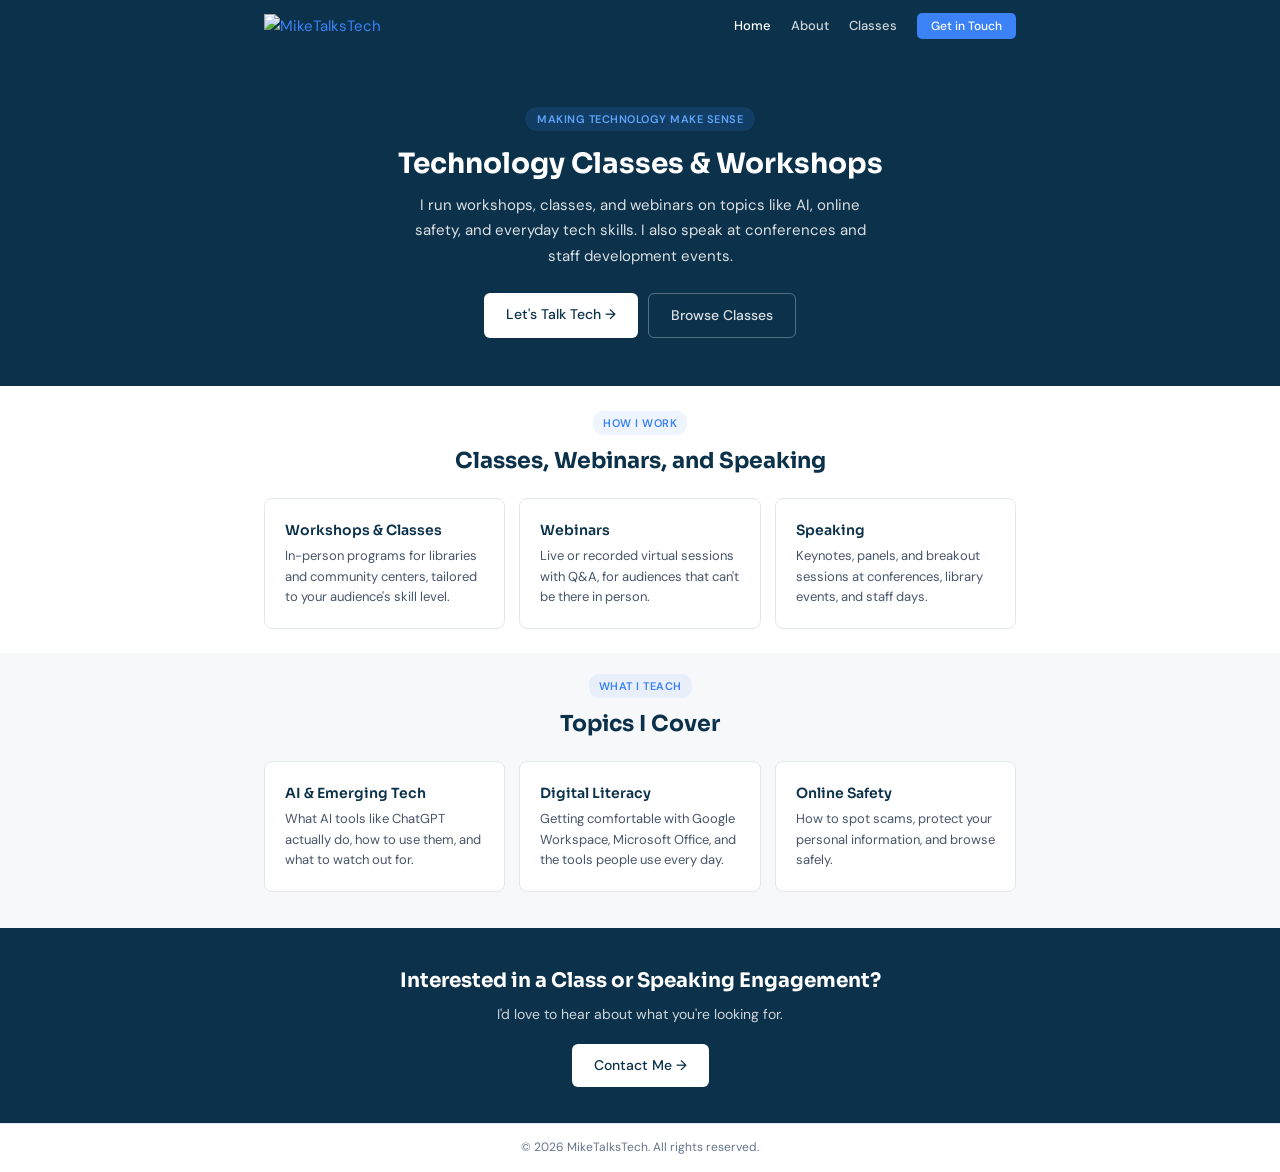
==== index.html @ 7413a848 "Update index.html" ====
<!DOCTYPE html>
<html lang="en">
<head>
  <meta charset="UTF-8">
  <meta name="viewport" content="width=device-width, initial-scale=1.0">
  <title>MikeTalksTech | Technology Workshops, Training & Speaking</title>
  <meta name="description" content="Workshops, classes, and talks that make technology approachable for libraries, businesses, and community organizations.">
  <link rel="stylesheet" href="style.css">
</head>
<body>

  <nav class="dark">
    <div class="nav-bar">
      <a href="/"><img src="images/logo.png" alt="MikeTalksTech"></a>
      <ul class="nav-links">
        <li><a href="/" class="on">Home</a></li>
        <li><a href="/about/">About</a></li>
        <li><a href="/classes/">Classes</a></li>
        <li><a href="/contact/" class="nav-btn">Get in Touch</a></li>
      </ul>
    </div>
  </nav>

  <section class="hero">
    <div class="hero-label">Making Technology Make Sense</div>
    <h1>Technology Classes &amp; Workshops</h1>
    <p>I run workshops, classes, and webinars on topics like AI, online safety, and everyday tech skills. I also speak at conferences and staff development events.</p>
    <div class="btn-row">
      <a href="/contact/" class="btn btn-w">Let's Talk Tech &rarr;</a>
      <a href="/classes/" class="btn btn-ghost">Browse Classes</a>
    </div>
  </section>

  <section class="sec">
    <div class="w">
      <div class="sec-head">
        <div class="sec-label">How I Work</div>
        <h2>Classes, Webinars, and Speaking</h2>
      </div>
      <div class="row3">
        <div class="box">
          <h3>Workshops &amp; Classes</h3>
          <p>In-person programs for libraries and community centers, tailored to your audience's skill level.</p>
        </div>
        <div class="box">
          <h3>Webinars</h3>
          <p>Live or recorded virtual sessions with Q&amp;A, for audiences that can't be there in person.</p>
        </div>
        <div class="box">
          <h3>Speaking</h3>
          <p>Keynotes, panels, and breakout sessions at conferences, library events, and staff days.</p>
        </div>
      </div>
    </div>
  </section>

  <section class="sec sec-alt">
    <div class="w">
      <div class="sec-head">
        <div class="sec-label">What I Teach</div>
        <h2>Topics I Cover</h2>
      </div>
      <div class="row3">
        <div class="box">
          <h3>AI &amp; Emerging Tech</h3>
          <p>What AI tools like ChatGPT actually do, how to use them, and what to watch out for.</p>
        </div>
        <div class="box">
          <h3>Digital Literacy</h3>
          <p>Getting comfortable with Google Workspace, Microsoft Office, and the tools people use every day.</p>
        </div>
        <div class="box">
          <h3>Online Safety</h3>
          <p>How to spot scams, protect your personal information, and browse safely.</p>
        </div>
      </div>
    </div>
  </section>

  <section class="cta">
    <h2>Interested in a Class or Speaking Engagement?</h2>
    <p>I'd love to hear about what you're looking for.</p>
    <a href="/contact/" class="btn btn-w">Contact Me &rarr;</a>
  </section>

  <footer><p>&copy; 2026 MikeTalksTech. All rights reserved.</p></footer>

</body>
</html>
---- style.css ----
@import url('https://fonts.googleapis.com/css2?family=Sora:wght@400;500;600;700&family=DM+Sans:opsz,wght@9..40,400;9..40,500;9..40,600&display=swap');

/* Reset */
*, *::before, *::after { margin: 0; padding: 0; box-sizing: border-box; }

:root {
  --navy: #0C314B;
  --blue: #3B82F6;
  --blue-tint: #eef4ff;
  --surface: #f7f8fa;
  --text: #1e293b;
  --text-mid: #475569;
  --text-light: #64748b;
  --white: #ffffff;
  --border: #e2e8f0;
}

body {
  font-family: 'DM Sans', sans-serif;
  font-size: 15px;
  color: var(--text);
  background: var(--white);
  line-height: 1.65;
}

h1, h2, h3 { font-family: 'Sora', sans-serif; color: var(--navy); }
a { color: var(--blue); text-decoration: none; }
a:hover { color: var(--navy); }
img { max-width: 100%; display: block; }

/* Wrapper */
.w { max-width: 800px; margin: 0 auto; padding: 0 24px; }

/* ===== NAV ===== */
nav {
  border-bottom: 1px solid var(--border);
  background: var(--white);
  position: sticky;
  top: 0;
  z-index: 50;
}

nav.dark { background: var(--navy); border-bottom: none; }

.nav-bar {
  max-width: 800px;
  margin: 0 auto;
  padding: 0 24px;
  height: 50px;
  display: flex;
  align-items: center;
  justify-content: space-between;
}

.nav-bar img { height: 22px; width: auto; }

.nav-links { list-style: none; display: flex; gap: 20px; align-items: center; }

.nav-links a {
  font-size: 13px;
  font-weight: 500;
  color: var(--text-light);
}

.nav-links a:hover, .nav-links a.on { color: var(--navy); }

nav.dark .nav-links a { color: rgba(255,255,255,0.8); }
nav.dark .nav-links a:hover, nav.dark .nav-links a.on { color: #fff; }

.nav-btn {
  background: var(--blue);
  color: #fff !important;
  padding: 5px 14px;
  border-radius: 5px;
  font-size: 12px !important;
  font-weight: 500;
}

.nav-btn:hover { background: #2563eb; color: #fff !important; }

/* Mobile nav */
.menu-btn { display: none; background: none; border: none; cursor: pointer; }
.menu-btn span { display: block; width: 18px; height: 2px; background: var(--navy); margin: 4px 0; }
nav.dark .menu-btn span { background: #fff; }

/* ===== HERO ===== */
.hero {
  background: var(--navy);
  color: #fff;
  text-align: center;
  padding: 56px 24px 48px;
}

.hero h1 {
  color: #fff;
  font-size: 28px;
  font-weight: 700;
  margin-bottom: 12px;
  line-height: 1.2;
}

.hero p {
  color: rgba(255,255,255,0.85);
  font-size: 15px;
  max-width: 460px;
  margin: 0 auto 24px;
  line-height: 1.7;
}

.hero-label {
  display: inline-block;
  background: rgba(59,130,246,0.15);
  color: #60a5fa;
  font-size: 11px;
  font-weight: 600;
  letter-spacing: 0.5px;
  text-transform: uppercase;
  padding: 3px 12px;
  border-radius: 12px;
  margin-bottom: 16px;
}

/* ===== BUTTONS ===== */
.btn {
  display: inline-block;
  padding: 10px 22px;
  border-radius: 6px;
  font-family: 'DM Sans', sans-serif;
  font-size: 14px;
  font-weight: 500;
  border: none;
  cursor: pointer;
  text-align: center;
}

.btn-w { background: #fff; color: var(--navy); }
.btn-w:hover { background: #f0f0f0; color: var(--navy); }

.btn-b { background: var(--blue); color: #fff; }
.btn-b:hover { background: #2563eb; color: #fff; }

.btn-o { background: none; color: var(--navy); border: 1.5px solid var(--border); }
.btn-o:hover { border-color: var(--blue); color: var(--blue); }

.btn-ghost { background: none; color: rgba(255,255,255,0.85); border: 1.5px solid rgba(255,255,255,0.3); }
.btn-ghost:hover { color: #fff; background: rgba(255,255,255,0.06); }

.btn-row { display: flex; gap: 10px; justify-content: center; }

/* ===== SECTIONS ===== */
.sec { padding: 24px 0; }
.sec-alt { background: var(--surface); padding-top: 20px; padding-bottom: 36px; }

.sec-label {
  display: inline-block;
  background: rgba(59,130,246,0.08);
  color: var(--blue);
  font-size: 11px;
  font-weight: 600;
  letter-spacing: 0.5px;
  text-transform: uppercase;
  padding: 3px 10px;
  border-radius: 10px;
  margin-bottom: 8px;
}

.sec h2 { font-size: 22px; font-weight: 700; margin-bottom: 6px; }
.sec .sub { font-size: 14px; color: var(--text-mid); max-width: 440px; }
.sec-head { margin-bottom: 18px; text-align: center; }
.sec-head .sub { margin: 0 auto; }

/* ===== 3-COLUMN GRID ===== */
.row3 {
  display: grid;
  grid-template-columns: repeat(3, 1fr);
  gap: 14px;
}

.box {
  border: 1px solid var(--border);
  border-radius: 8px;
  padding: 20px;
  background: var(--white);
}

.box:hover { border-color: var(--blue); }

.box h3 { font-size: 14px; font-weight: 600; margin-bottom: 4px; }
.box p { font-size: 13px; color: var(--text-mid); line-height: 1.6; }

/* ===== CLASS TOPIC GROUPS ===== */
.topic-group { margin-bottom: 28px; padding-top: 24px; border-top: 1px solid var(--border); }
.topic-group:first-child { border-top: none; padding-top: 0; }
.topic-group:last-child { margin-bottom: 0; }

.topic-group h2 {
  font-size: 16px;
  font-weight: 700;
  margin-bottom: 10px;
}

.cls-grid {
  display: grid;
  grid-template-columns: repeat(3, 1fr);
  gap: 10px;
}

.cls {
  border: 1px solid var(--border);
  border-radius: 8px;
  padding: 14px 16px;
  background: var(--white);
}

.cls:hover { border-color: var(--blue); }

.cls h3 { font-size: 13px; font-weight: 600; margin-bottom: 2px; }

.cls-dur {
  font-size: 10px;
  font-weight: 500;
  color: var(--blue);
  display: block;
  margin-bottom: 6px;
}

.cls p { font-size: 12px; color: var(--text-mid); line-height: 1.55; margin: 0; }

.cls-note {
  font-size: 11px;
  color: var(--text-light);
  font-style: italic;
  margin-top: 6px;
}

/* ===== CTA BAR ===== */
.cta {
  background: var(--navy);
  color: #fff;
  text-align: center;
  padding: 36px 24px;
}

.cta h2 { color: #fff; font-size: 20px; margin-bottom: 6px; }
.cta p { color: rgba(255,255,255,0.8); font-size: 14px; margin-bottom: 18px; }

/* ===== PAGE HEADER ===== */
.pg-head {
  text-align: center;
  padding: 36px 0 20px;
}

.pg-head h1 { font-size: 24px; margin-bottom: 6px; }
.pg-head p { font-size: 14px; color: var(--text-mid); max-width: 420px; margin: 0 auto; }

.pg-head.dark {
  background: var(--navy);
  padding: 36px 24px 32px;
  margin-bottom: 32px;
}

.pg-head.dark h1 { color: #fff; }
.pg-head.dark p { color: rgba(255,255,255,0.8); }
.pg-head.dark .sec-label {
  background: rgba(59,130,246,0.15);
  color: #60a5fa;
}

/* ===== ABOUT ===== */
.bio {
  display: grid;
  grid-template-columns: 160px 1fr;
  gap: 28px;
  align-items: start;
}

.bio img {
  width: 160px;
  height: 160px;
  object-fit: cover;
  border-radius: 10px;
}

.bio p { font-size: 14px; color: var(--text-mid); line-height: 1.75; margin-bottom: 10px; }
.bio-btns { display: flex; gap: 8px; margin-top: 16px; }

/* ===== CONTACT ===== */
.contact-row {
  display: grid;
  grid-template-columns: 1fr 1fr;
  gap: 32px;
}

.contact-row p { font-size: 14px; color: var(--text-mid); line-height: 1.7; margin-bottom: 12px; }

.links { display: flex; gap: 8px; margin-top: 16px; }

.links a {
  width: 32px;
  height: 32px;
  border: 1px solid var(--border);
  border-radius: 6px;
  display: flex;
  align-items: center;
  justify-content: center;
  color: var(--text-light);
}

.links a:hover { border-color: var(--blue); color: var(--blue); }

.form-box {
  background: var(--surface);
  border: 1px solid var(--border);
  border-radius: 10px;
  padding: 20px;
}

.f { margin-bottom: 12px; }
.f label { display: block; font-size: 12px; font-weight: 500; color: var(--navy); margin-bottom: 3px; }

.f input, .f select, .f textarea {
  width: 100%;
  padding: 8px 10px;
  border: 1.5px solid var(--border);
  border-radius: 5px;
  font-family: 'DM Sans', sans-serif;
  font-size: 14px;
  color: var(--text);
  background: #fff;
}

.f input:focus, .f select:focus, .f textarea:focus { outline: none; border-color: var(--blue); }
.f textarea { resize: vertical; min-height: 80px; }

/* ===== FOOTER ===== */
footer {
  border-top: 1px solid var(--border);
  text-align: center;
  padding: 14px 0;
}

footer p { font-size: 12px; color: var(--text-light); }

/* ===== MOBILE ===== */
@media (max-width: 700px) {
  .nav-links { display: none; }
  .menu-btn { display: block; }
  .hero h1 { font-size: 22px; }
  .row3 { grid-template-columns: 1fr; }
  .cls-grid { grid-template-columns: 1fr; }
  .bio { grid-template-columns: 1fr; text-align: center; }
  .bio img { margin: 0 auto; }
  .bio-btns { justify-content: center; }
  .contact-row { grid-template-columns: 1fr; }
}
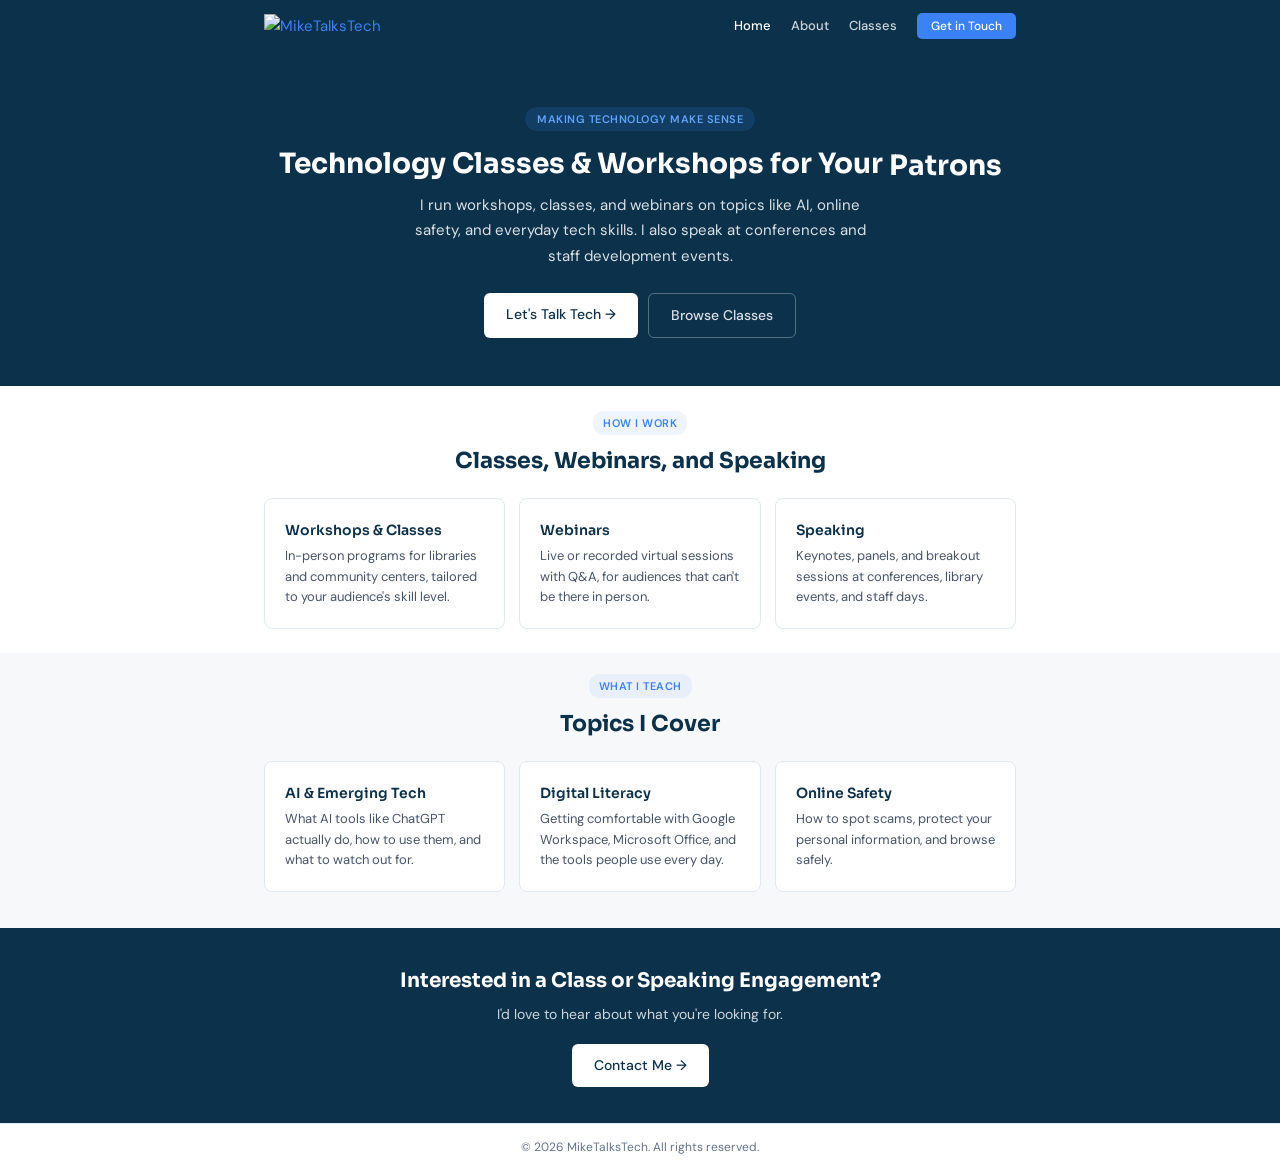
==== commit 9e29ce2b: "Add files via upload" ====
--- a/index.html
+++ b/index.html
@@ -23,7 +23,7 @@
 
   <section class="hero">
     <div class="hero-label">Making Technology Make Sense</div>
-    <h1>Technology Classes &amp; Workshops</h1>
+    <h1>Technology Classes &amp; Workshops for Your <span id="rotate">Patrons</span></h1>
     <p>I run workshops, classes, and webinars on topics like AI, online safety, and everyday tech skills. I also speak at conferences and staff development events.</p>
     <div class="btn-row">
       <a href="/contact/" class="btn btn-w">Let's Talk Tech &rarr;</a>
@@ -85,5 +85,29 @@
 
   <footer><p>&copy; 2026 MikeTalksTech. All rights reserved.</p></footer>
 
+  <script>
+  (function() {
+    var words = ["Patrons", "Staff", "Library", "Community", "Organization"];
+    var el = document.getElementById("rotate");
+    el.innerHTML = '<span class="in">' + words[0] + '</span>';
+    var i = 0;
+    setInterval(function() {
+      var current = el.querySelector("span");
+      current.className = "out";
+      setTimeout(function() {
+        i = (i + 1) % words.length;
+        current.remove();
+        var next = document.createElement("span");
+        next.textContent = words[i];
+        next.style.transform = "translateY(100%)";
+        next.style.opacity = "0";
+        el.appendChild(next);
+        setTimeout(function() {
+          next.className = "in";
+        }, 20);
+      }, 350);
+    }, 2500);
+  })();
+  </script>
 </body>
 </html>
--- a/style.css
+++ b/style.css
@@ -97,6 +97,29 @@
   font-weight: 700;
   margin-bottom: 12px;
   line-height: 1.2;
+}
+
+.hero h1 #rotate {
+  display: inline-block;
+  color: var(--blue-soft);
+  overflow: hidden;
+  vertical-align: bottom;
+  height: 1.15em;
+}
+
+.hero h1 #rotate span {
+  display: block;
+  transition: transform 0.35s ease, opacity 0.35s ease;
+}
+
+.hero h1 #rotate span.out {
+  transform: translateY(-100%);
+  opacity: 0;
+}
+
+.hero h1 #rotate span.in {
+  transform: translateY(0);
+  opacity: 1;
 }
 
 .hero p {
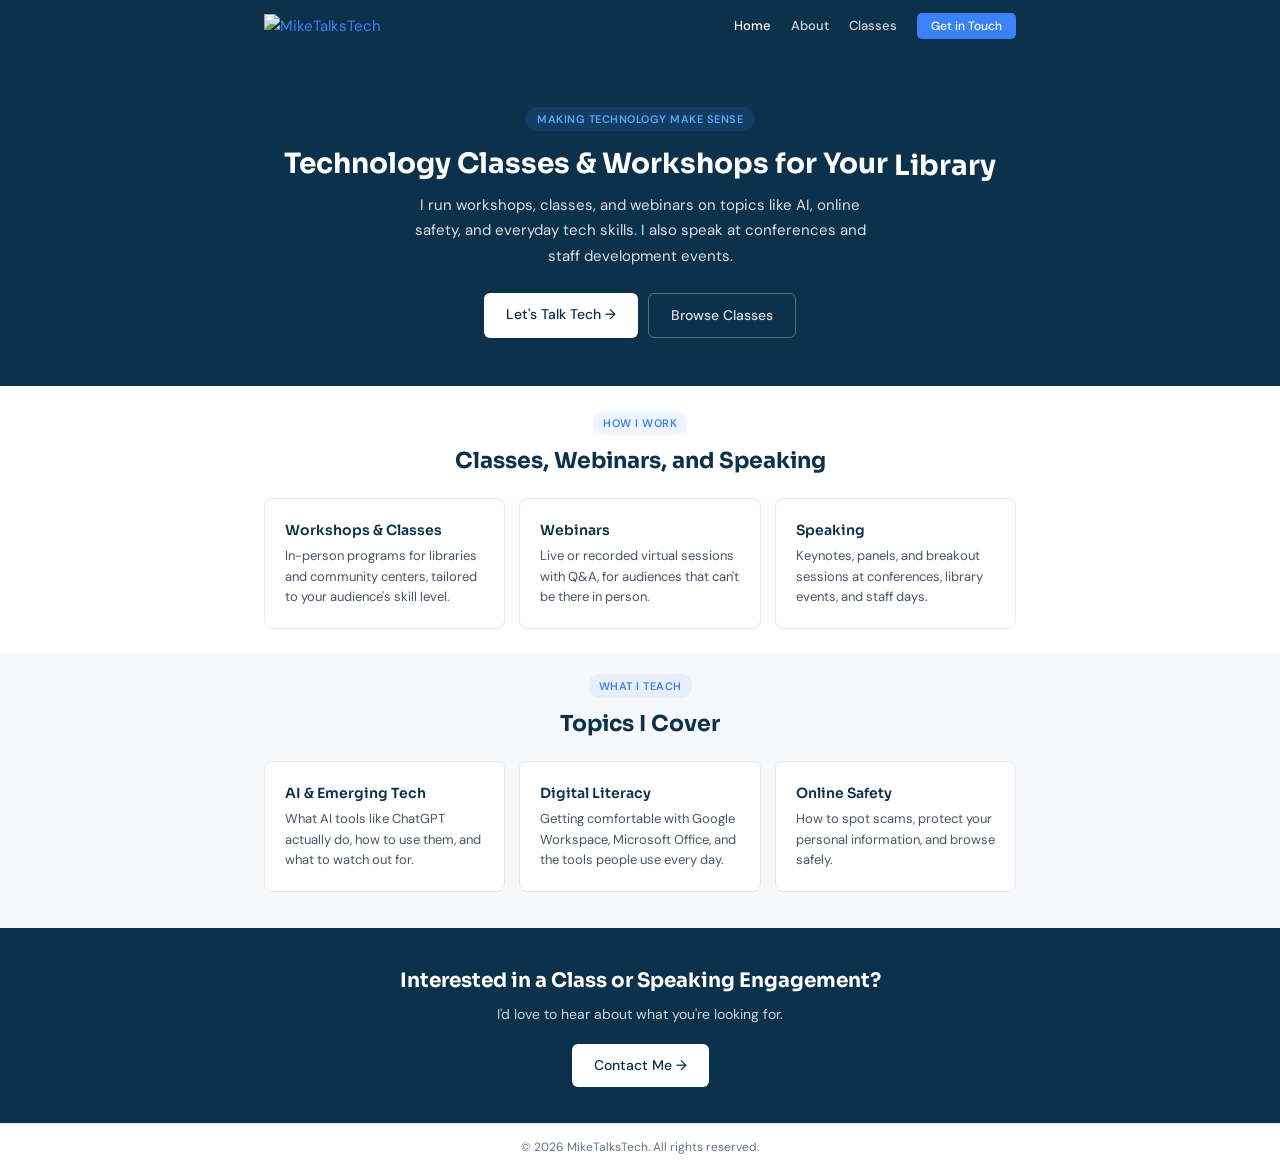
==== commit c6b53ec8: "Update index.html" ====
--- a/index.html
+++ b/index.html
@@ -87,7 +87,7 @@
 
   <script>
   (function() {
-    var words = ["Patrons", "Staff", "Library", "Community", "Organization"];
+    var words = ["Library", "Staff", "Community", "Patrons", "Organization"];
     var el = document.getElementById("rotate");
     el.innerHTML = '<span class="in">' + words[0] + '</span>';
     var i = 0;
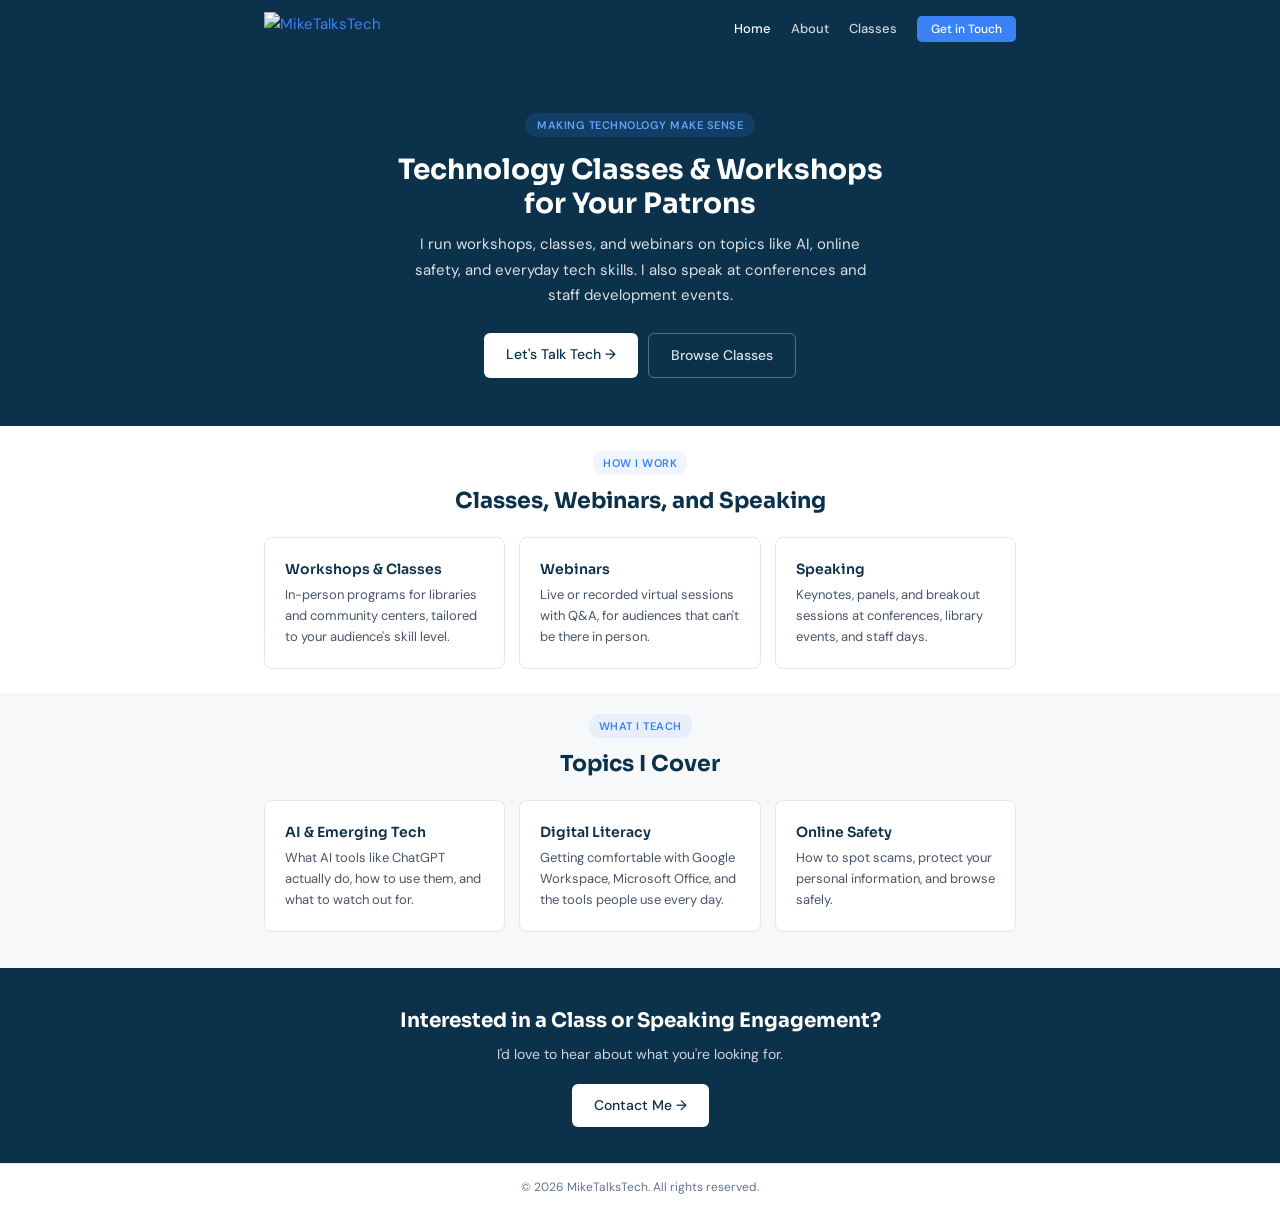
==== commit a2183799: "Update index.html" ====
--- a/index.html
+++ b/index.html
@@ -23,7 +23,7 @@
 
   <section class="hero">
     <div class="hero-label">Making Technology Make Sense</div>
-    <h1>Technology Classes &amp; Workshops for Your <span id="rotate">Patrons</span></h1>
+    <h1>Technology Classes &amp; Workshops<br>for Your <span id="rotate">Patrons</span></h1>
     <p>I run workshops, classes, and webinars on topics like AI, online safety, and everyday tech skills. I also speak at conferences and staff development events.</p>
     <div class="btn-row">
       <a href="/contact/" class="btn btn-w">Let's Talk Tech &rarr;</a>
@@ -86,28 +86,39 @@
   <footer><p>&copy; 2026 MikeTalksTech. All rights reserved.</p></footer>
 
   <script>
-  (function() {
-    var words = ["Library", "Staff", "Community", "Patrons", "Organization"];
-    var el = document.getElementById("rotate");
-    el.innerHTML = '<span class="in">' + words[0] + '</span>';
-    var i = 0;
-    setInterval(function() {
-      var current = el.querySelector("span");
-      current.className = "out";
-      setTimeout(function() {
-        i = (i + 1) % words.length;
-        current.remove();
-        var next = document.createElement("span");
-        next.textContent = words[i];
-        next.style.transform = "translateY(100%)";
-        next.style.opacity = "0";
-        el.appendChild(next);
-        setTimeout(function() {
-          next.className = "in";
-        }, 20);
-      }, 350);
-    }, 2500);
-  })();
+  var words = ["Library Patrons", "Staff", "Conference", "Organization"];
+  var el = document.getElementById("rotate");
+  var i = 0;
+  var speed = 60;
+
+  function typeWord(word, callback) {
+    var c = 0;
+    el.textContent = "";
+    var t = setInterval(function() {
+      el.textContent = word.substring(0, c + 1);
+      c++;
+      if (c >= word.length) { clearInterval(t); if (callback) setTimeout(callback, 1800); }
+    }, speed);
+  }
+
+  function deleteWord(callback) {
+    var text = el.textContent;
+    var c = text.length;
+    var t = setInterval(function() {
+      c--;
+      el.textContent = text.substring(0, c);
+      if (c <= 0) { clearInterval(t); if (callback) setTimeout(callback, 200); }
+    }, speed / 2);
+  }
+
+  function cycle() {
+    deleteWord(function() {
+      i = (i + 1) % words.length;
+      typeWord(words[i], cycle);
+    });
+  }
+
+  setTimeout(cycle, 2000);
   </script>
 </body>
 </html>
--- a/style.css
+++ b/style.css
@@ -46,13 +46,13 @@
   max-width: 800px;
   margin: 0 auto;
   padding: 0 24px;
-  height: 50px;
+  height: 56px;
   display: flex;
   align-items: center;
   justify-content: space-between;
 }
 
-.nav-bar img { height: 22px; width: auto; }
+.nav-bar img { height: 32px; width: auto; }
 
 .nav-links { list-style: none; display: flex; gap: 20px; align-items: center; }
 
@@ -99,27 +99,9 @@
   line-height: 1.2;
 }
 
-.hero h1 #rotate {
-  display: inline-block;
+#rotate {
   color: var(--blue-soft);
-  overflow: hidden;
-  vertical-align: bottom;
-  height: 1.15em;
-}
-
-.hero h1 #rotate span {
-  display: block;
-  transition: transform 0.35s ease, opacity 0.35s ease;
-}
-
-.hero h1 #rotate span.out {
-  transform: translateY(-100%);
-  opacity: 0;
-}
-
-.hero h1 #rotate span.in {
-  transform: translateY(0);
-  opacity: 1;
+  transition: opacity 0.3s;
 }
 
 .hero p {
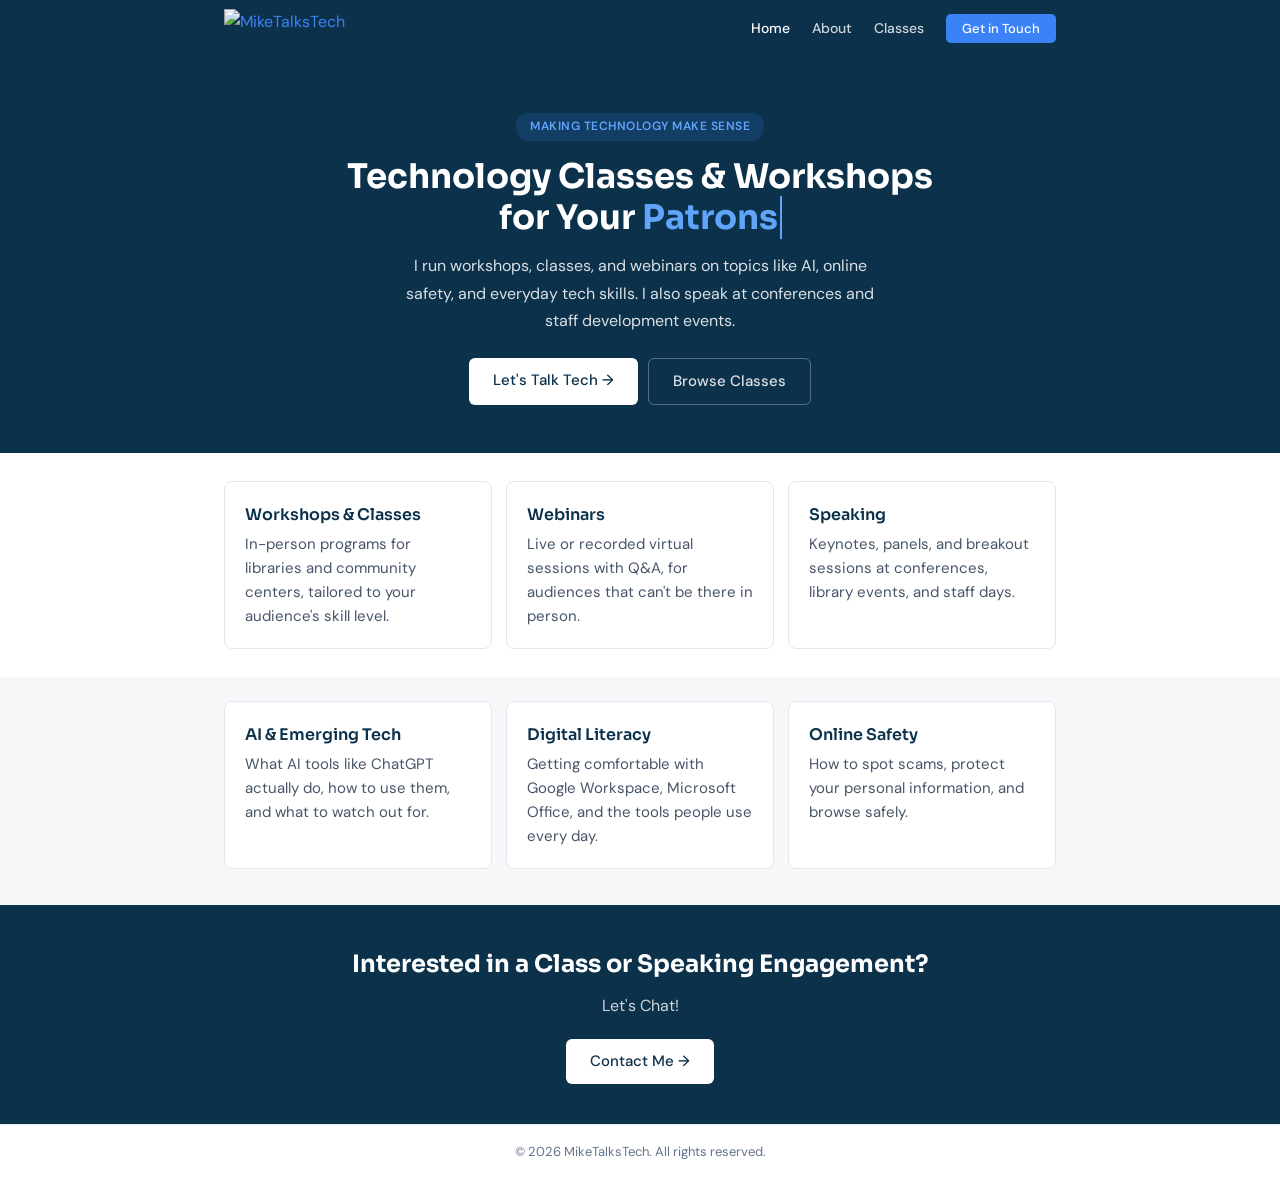
==== commit bdf07920: "Add files via upload" ====
--- a/index.html
+++ b/index.html
@@ -33,10 +33,6 @@
 
   <section class="sec">
     <div class="w">
-      <div class="sec-head">
-        <div class="sec-label">How I Work</div>
-        <h2>Classes, Webinars, and Speaking</h2>
-      </div>
       <div class="row3">
         <div class="box">
           <h3>Workshops &amp; Classes</h3>
@@ -56,10 +52,6 @@
 
   <section class="sec sec-alt">
     <div class="w">
-      <div class="sec-head">
-        <div class="sec-label">What I Teach</div>
-        <h2>Topics I Cover</h2>
-      </div>
       <div class="row3">
         <div class="box">
           <h3>AI &amp; Emerging Tech</h3>
@@ -79,14 +71,14 @@
 
   <section class="cta">
     <h2>Interested in a Class or Speaking Engagement?</h2>
-    <p>I'd love to hear about what you're looking for.</p>
+    <p>Let's Chat!</p>
     <a href="/contact/" class="btn btn-w">Contact Me &rarr;</a>
   </section>
 
   <footer><p>&copy; 2026 MikeTalksTech. All rights reserved.</p></footer>
 
   <script>
-  var words = ["Library Patrons", "Staff", "Conference", "Organization"];
+  var words = ["Patrons", "Staff", "Library", "Community", "Organization"];
   var el = document.getElementById("rotate");
   var i = 0;
   var speed = 60;
--- a/style.css
+++ b/style.css
@@ -6,6 +6,7 @@
 :root {
   --navy: #0C314B;
   --blue: #3B82F6;
+  --blue-soft: #60a5fa;
   --blue-tint: #eef4ff;
   --surface: #f7f8fa;
   --text: #1e293b;
@@ -17,7 +18,7 @@
 
 body {
   font-family: 'DM Sans', sans-serif;
-  font-size: 15px;
+  font-size: 16px;
   color: var(--text);
   background: var(--white);
   line-height: 1.65;
@@ -29,7 +30,7 @@
 img { max-width: 100%; display: block; }
 
 /* Wrapper */
-.w { max-width: 800px; margin: 0 auto; padding: 0 24px; }
+.w { max-width: 880px; margin: 0 auto; padding: 0 24px; }
 
 /* ===== NAV ===== */
 nav {
@@ -43,7 +44,7 @@
 nav.dark { background: var(--navy); border-bottom: none; }
 
 .nav-bar {
-  max-width: 800px;
+  max-width: 880px;
   margin: 0 auto;
   padding: 0 24px;
   height: 56px;
@@ -52,12 +53,12 @@
   justify-content: space-between;
 }
 
-.nav-bar img { height: 32px; width: auto; }
-
-.nav-links { list-style: none; display: flex; gap: 20px; align-items: center; }
+.nav-bar img { height: 38px; width: auto; }
+
+.nav-links { list-style: none; display: flex; gap: 22px; align-items: center; }
 
 .nav-links a {
-  font-size: 13px;
+  font-size: 14px;
   font-weight: 500;
   color: var(--text-light);
 }
@@ -70,9 +71,9 @@
 .nav-btn {
   background: var(--blue);
   color: #fff !important;
-  padding: 5px 14px;
+  padding: 6px 16px;
   border-radius: 5px;
-  font-size: 12px !important;
+  font-size: 13px !important;
   font-weight: 500;
 }
 
@@ -93,21 +94,25 @@
 
 .hero h1 {
   color: #fff;
-  font-size: 28px;
+  font-size: 34px;
   font-weight: 700;
-  margin-bottom: 12px;
+  margin-bottom: 14px;
   line-height: 1.2;
 }
 
 #rotate {
   color: var(--blue-soft);
-  transition: opacity 0.3s;
-}
+  border-right: 2px solid var(--blue-soft);
+  padding-right: 2px;
+  animation: blink 0.7s step-end infinite;
+}
+
+@keyframes blink { 0%,100% { border-color: var(--blue-soft); } 50% { border-color: transparent; } }
 
 .hero p {
   color: rgba(255,255,255,0.85);
-  font-size: 15px;
-  max-width: 460px;
+  font-size: 16px;
+  max-width: 500px;
   margin: 0 auto 24px;
   line-height: 1.7;
 }
@@ -116,11 +121,11 @@
   display: inline-block;
   background: rgba(59,130,246,0.15);
   color: #60a5fa;
-  font-size: 11px;
+  font-size: 12px;
   font-weight: 600;
   letter-spacing: 0.5px;
   text-transform: uppercase;
-  padding: 3px 12px;
+  padding: 4px 14px;
   border-radius: 12px;
   margin-bottom: 16px;
 }
@@ -128,10 +133,10 @@
 /* ===== BUTTONS ===== */
 .btn {
   display: inline-block;
-  padding: 10px 22px;
+  padding: 10px 24px;
   border-radius: 6px;
   font-family: 'DM Sans', sans-serif;
-  font-size: 14px;
+  font-size: 15px;
   font-weight: 500;
   border: none;
   cursor: pointer;
@@ -153,25 +158,25 @@
 .btn-row { display: flex; gap: 10px; justify-content: center; }
 
 /* ===== SECTIONS ===== */
-.sec { padding: 24px 0; }
-.sec-alt { background: var(--surface); padding-top: 20px; padding-bottom: 36px; }
+.sec { padding: 28px 0; }
+.sec-alt { background: var(--surface); padding-top: 24px; padding-bottom: 36px; }
 
 .sec-label {
   display: inline-block;
   background: rgba(59,130,246,0.08);
   color: var(--blue);
-  font-size: 11px;
+  font-size: 12px;
   font-weight: 600;
   letter-spacing: 0.5px;
   text-transform: uppercase;
-  padding: 3px 10px;
+  padding: 4px 12px;
   border-radius: 10px;
   margin-bottom: 8px;
 }
 
-.sec h2 { font-size: 22px; font-weight: 700; margin-bottom: 6px; }
-.sec .sub { font-size: 14px; color: var(--text-mid); max-width: 440px; }
-.sec-head { margin-bottom: 18px; text-align: center; }
+.sec h2 { font-size: 26px; font-weight: 700; margin-bottom: 6px; }
+.sec .sub { font-size: 16px; color: var(--text-mid); max-width: 480px; }
+.sec-head { margin-bottom: 20px; text-align: center; }
 .sec-head .sub { margin: 0 auto; }
 
 /* ===== 3-COLUMN GRID ===== */
@@ -190,49 +195,49 @@
 
 .box:hover { border-color: var(--blue); }
 
-.box h3 { font-size: 14px; font-weight: 600; margin-bottom: 4px; }
-.box p { font-size: 13px; color: var(--text-mid); line-height: 1.6; }
+.box h3 { font-size: 16px; font-weight: 600; margin-bottom: 4px; }
+.box p { font-size: 15px; color: var(--text-mid); line-height: 1.6; }
 
 /* ===== CLASS TOPIC GROUPS ===== */
-.topic-group { margin-bottom: 28px; padding-top: 24px; border-top: 1px solid var(--border); }
+.topic-group { margin-bottom: 32px; padding-top: 28px; border-top: 1px solid var(--border); }
 .topic-group:first-child { border-top: none; padding-top: 0; }
 .topic-group:last-child { margin-bottom: 0; }
 
 .topic-group h2 {
-  font-size: 16px;
+  font-size: 20px;
   font-weight: 700;
-  margin-bottom: 10px;
+  margin-bottom: 12px;
 }
 
 .cls-grid {
   display: grid;
   grid-template-columns: repeat(3, 1fr);
-  gap: 10px;
+  gap: 12px;
 }
 
 .cls {
   border: 1px solid var(--border);
   border-radius: 8px;
-  padding: 14px 16px;
+  padding: 16px 18px;
   background: var(--white);
 }
 
 .cls:hover { border-color: var(--blue); }
 
-.cls h3 { font-size: 13px; font-weight: 600; margin-bottom: 2px; }
+.cls h3 { font-size: 15px; font-weight: 600; margin-bottom: 2px; }
 
 .cls-dur {
-  font-size: 10px;
+  font-size: 12px;
   font-weight: 500;
   color: var(--blue);
   display: block;
   margin-bottom: 6px;
 }
 
-.cls p { font-size: 12px; color: var(--text-mid); line-height: 1.55; margin: 0; }
+.cls p { font-size: 14px; color: var(--text-mid); line-height: 1.6; margin: 0; }
 
 .cls-note {
-  font-size: 11px;
+  font-size: 12px;
   color: var(--text-light);
   font-style: italic;
   margin-top: 6px;
@@ -243,24 +248,24 @@
   background: var(--navy);
   color: #fff;
   text-align: center;
-  padding: 36px 24px;
-}
-
-.cta h2 { color: #fff; font-size: 20px; margin-bottom: 6px; }
-.cta p { color: rgba(255,255,255,0.8); font-size: 14px; margin-bottom: 18px; }
+  padding: 40px 24px;
+}
+
+.cta h2 { color: #fff; font-size: 24px; margin-bottom: 8px; }
+.cta p { color: rgba(255,255,255,0.8); font-size: 16px; margin-bottom: 20px; }
 
 /* ===== PAGE HEADER ===== */
 .pg-head {
   text-align: center;
-  padding: 36px 0 20px;
-}
-
-.pg-head h1 { font-size: 24px; margin-bottom: 6px; }
-.pg-head p { font-size: 14px; color: var(--text-mid); max-width: 420px; margin: 0 auto; }
+  padding: 40px 0 24px;
+}
+
+.pg-head h1 { font-size: 28px; margin-bottom: 8px; }
+.pg-head p { font-size: 16px; color: var(--text-mid); max-width: 460px; margin: 0 auto; }
 
 .pg-head.dark {
   background: var(--navy);
-  padding: 36px 24px 32px;
+  padding: 40px 24px 36px;
   margin-bottom: 32px;
 }
 
@@ -274,19 +279,19 @@
 /* ===== ABOUT ===== */
 .bio {
   display: grid;
-  grid-template-columns: 160px 1fr;
-  gap: 28px;
-  align-items: start;
+  grid-template-columns: 260px 1fr;
+  gap: 32px;
+  align-items: center;
 }
 
 .bio img {
-  width: 160px;
-  height: 160px;
+  width: 260px;
+  height: 260px;
   object-fit: cover;
-  border-radius: 10px;
-}
-
-.bio p { font-size: 14px; color: var(--text-mid); line-height: 1.75; margin-bottom: 10px; }
+  border-radius: 50%;
+}
+
+.bio p { font-size: 16px; color: var(--text-mid); line-height: 1.75; margin-bottom: 10px; }
 .bio-btns { display: flex; gap: 8px; margin-top: 16px; }
 
 /* ===== CONTACT ===== */
@@ -296,13 +301,13 @@
   gap: 32px;
 }
 
-.contact-row p { font-size: 14px; color: var(--text-mid); line-height: 1.7; margin-bottom: 12px; }
+.contact-row p { font-size: 16px; color: var(--text-mid); line-height: 1.7; margin-bottom: 12px; }
 
 .links { display: flex; gap: 8px; margin-top: 16px; }
 
 .links a {
-  width: 32px;
-  height: 32px;
+  width: 34px;
+  height: 34px;
   border: 1px solid var(--border);
   border-radius: 6px;
   display: flex;
@@ -317,44 +322,44 @@
   background: var(--surface);
   border: 1px solid var(--border);
   border-radius: 10px;
-  padding: 20px;
-}
-
-.f { margin-bottom: 12px; }
-.f label { display: block; font-size: 12px; font-weight: 500; color: var(--navy); margin-bottom: 3px; }
+  padding: 22px;
+}
+
+.f { margin-bottom: 14px; }
+.f label { display: block; font-size: 14px; font-weight: 500; color: var(--navy); margin-bottom: 4px; }
 
 .f input, .f select, .f textarea {
   width: 100%;
-  padding: 8px 10px;
+  padding: 9px 12px;
   border: 1.5px solid var(--border);
   border-radius: 5px;
   font-family: 'DM Sans', sans-serif;
-  font-size: 14px;
+  font-size: 15px;
   color: var(--text);
   background: #fff;
 }
 
 .f input:focus, .f select:focus, .f textarea:focus { outline: none; border-color: var(--blue); }
-.f textarea { resize: vertical; min-height: 80px; }
+.f textarea { resize: vertical; min-height: 90px; }
 
 /* ===== FOOTER ===== */
 footer {
   border-top: 1px solid var(--border);
   text-align: center;
-  padding: 14px 0;
-}
-
-footer p { font-size: 12px; color: var(--text-light); }
+  padding: 16px 0;
+}
+
+footer p { font-size: 13px; color: var(--text-light); }
 
 /* ===== MOBILE ===== */
 @media (max-width: 700px) {
   .nav-links { display: none; }
   .menu-btn { display: block; }
-  .hero h1 { font-size: 22px; }
+  .hero h1 { font-size: 26px; }
   .row3 { grid-template-columns: 1fr; }
   .cls-grid { grid-template-columns: 1fr; }
   .bio { grid-template-columns: 1fr; text-align: center; }
-  .bio img { margin: 0 auto; }
+  .bio img { margin: 0 auto; width: 200px; height: 200px; }
   .bio-btns { justify-content: center; }
   .contact-row { grid-template-columns: 1fr; }
 }
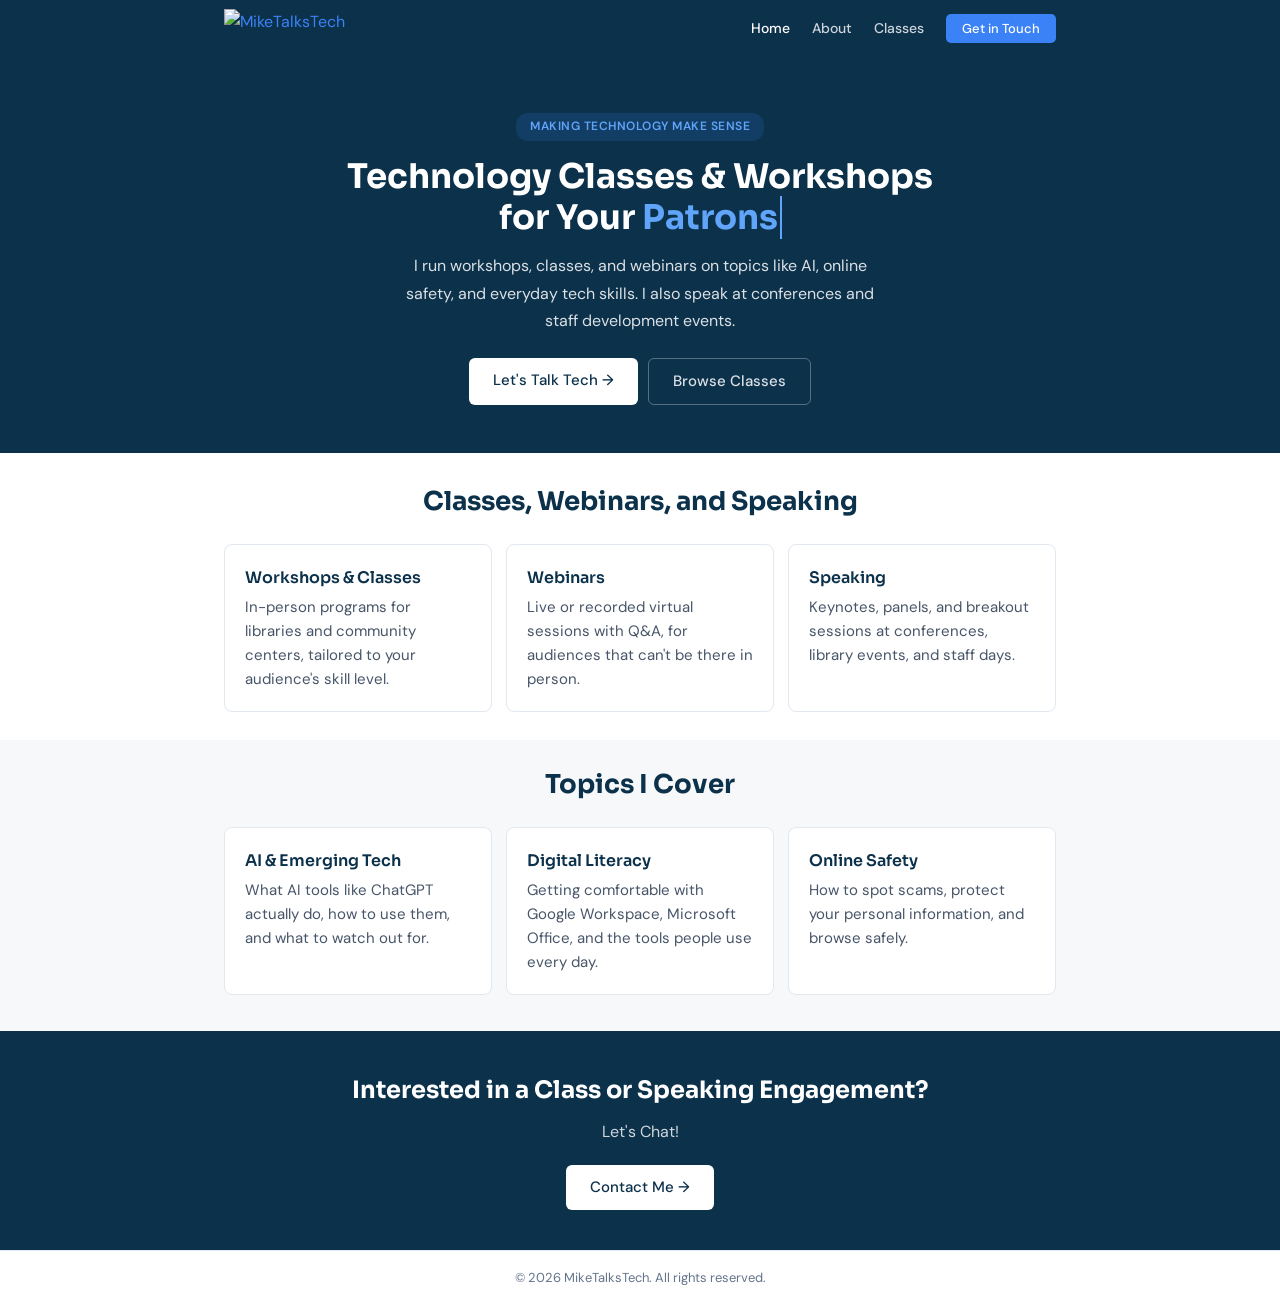
==== commit 9915434a: "Add files via upload" ====
--- a/index.html
+++ b/index.html
@@ -33,6 +33,9 @@
 
   <section class="sec">
     <div class="w">
+      <div class="sec-head">
+        <h2>Classes, Webinars, and Speaking</h2>
+      </div>
       <div class="row3">
         <div class="box">
           <h3>Workshops &amp; Classes</h3>
@@ -52,6 +55,9 @@
 
   <section class="sec sec-alt">
     <div class="w">
+      <div class="sec-head">
+        <h2>Topics I Cover</h2>
+      </div>
       <div class="row3">
         <div class="box">
           <h3>AI &amp; Emerging Tech</h3>
